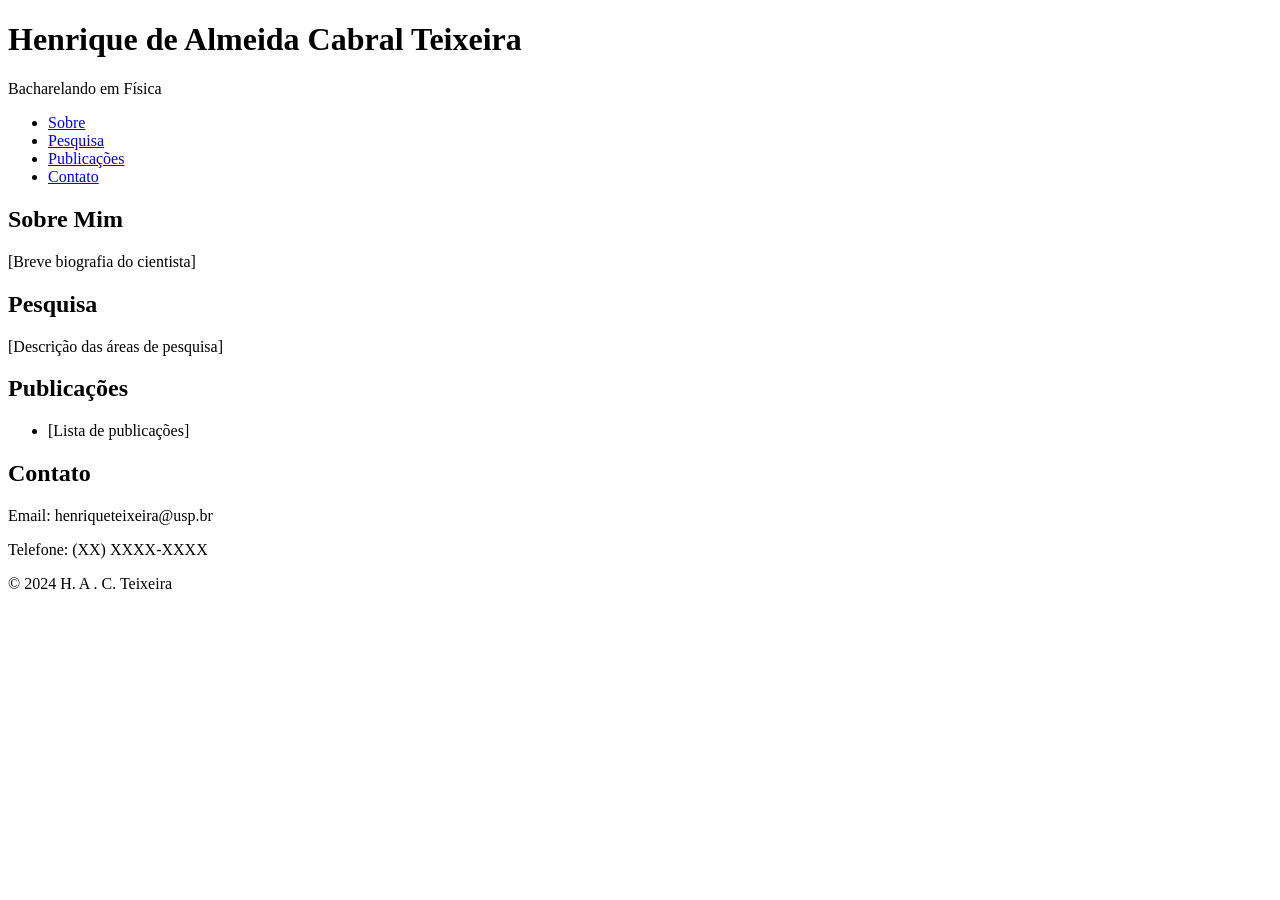
==== index.html @ cb4fda17 "Update index.html" ====
<!DOCTYPE html>
<html>
<head>
    <title>Henrique de A. C. Teixeira</title>
    <link rel="stylesheet" type="text/css" href="style.css">
</head>
<body>
    <header>
        <h1>Henrique de Almeida Cabral Teixeira</h1>
        <p>Bacharelando em Física</p>
    </header>

    <nav>
        <ul>
            <li><a href="#sobre">Sobre</a></li>
            <li><a href="#pesquisa">Pesquisa</a></li>
            <li><a href="#publicacoes">Publicações</a></li>
            <li><a href="#contato">Contato</a></li>
        </ul>
    </nav>

    <section id="sobre">
        <h2>Sobre Mim</h2>
        <p>[Breve biografia do cientista]</p>
    </section>

    <section id="pesquisa">
        <h2>Pesquisa</h2>
        <p>[Descrição das áreas de pesquisa]</p>
    </section>

    <section id="publicacoes">
        <h2>Publicações</h2>
        <ul>
            <li>[Lista de publicações]</li>
            <!-- Repita os itens da lista para cada publicação -->
        </ul>
    </section>

    <section id="contato">
        <h2>Contato</h2>
        <p>Email: henriqueteixeira@usp.br</p>
        <p>Telefone: (XX) XXXX-XXXX</p>
    </section>

    <footer>
        <p>&copy; 2024 H. A . C. Teixeira</p>
    </footer>
</body>
</html>
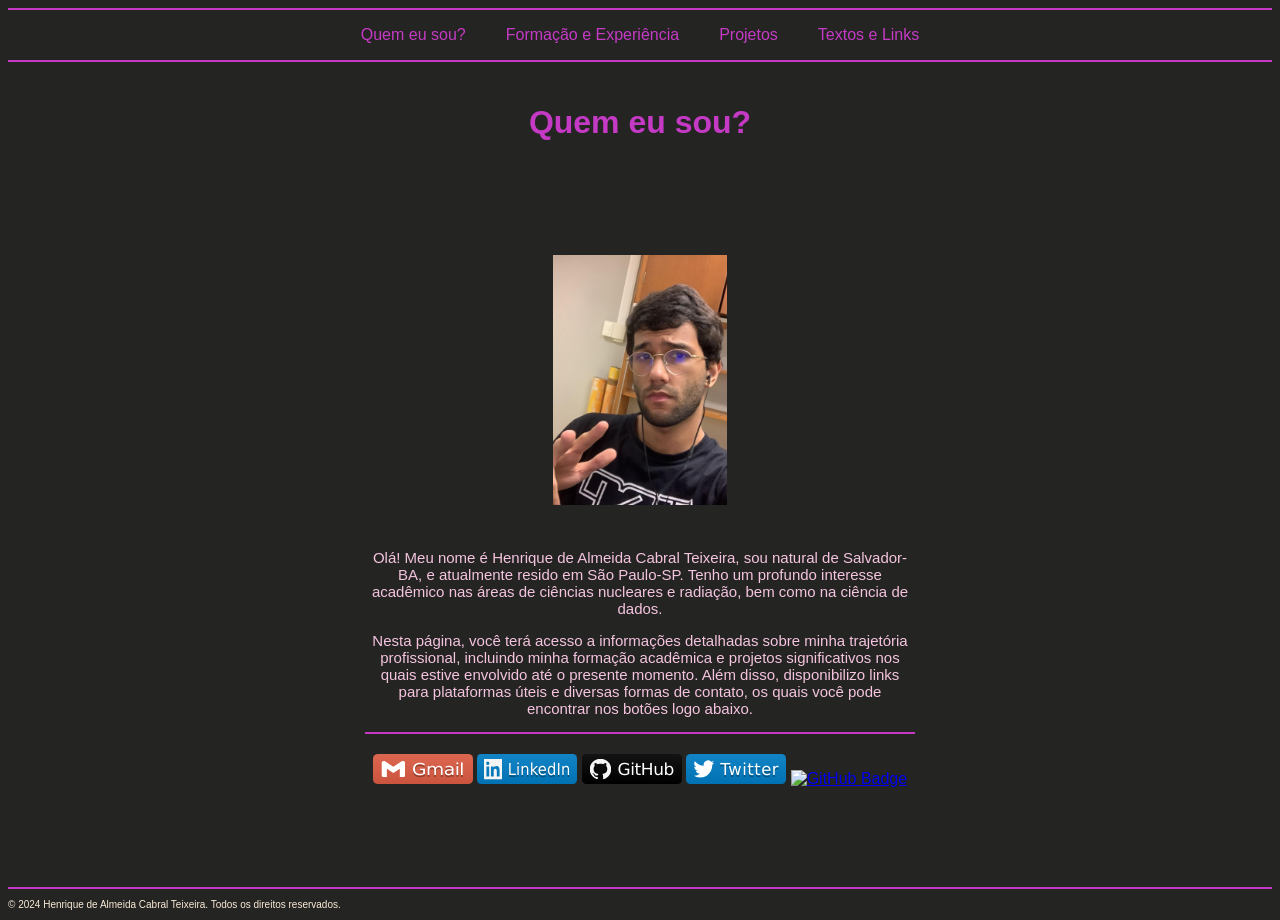
==== commit c8a75d75: "v1.1" ====
--- a/index.html
+++ b/index.html
@@ -1,51 +1,60 @@
 <!DOCTYPE html>
-<html>
+<html lang="en">
 <head>
-    <title>Henrique de A. C. Teixeira</title>
-    <link rel="stylesheet" type="text/css" href="style.css">
+    <meta charset="UTF-8">
+    <meta name="viewport" content="width=device-width, initial-scale=1.0">
+    <title>H. A. C. Teixeira</title>
+    <link rel="icon" type="image/jpg" href="images/atomo.jpg">
+    <link rel="stylesheet" href="assets/css/index.css" >
 </head>
 <body>
-    <header>
-        <h1>Henrique de Almeida Cabral Teixeira</h1>
-        <p>Bacharelando em Física</p>
-    </header>
+    <hr>
+    <nav class="topicos">
+        <ul>
+            <li><a href="index.html">Quem eu sou?</a></li>
+            <li><a href="formacao.html">Formação e Experiência</a></li>
+            <li><a href="projetos.html">Projetos</a></li>
+            <li><a href="links.html">Textos e Links</a></li>
+        </ul>
+    </nav>           
+    <hr>
 
-    <nav>
-        <ul>
-            <li><a href="#sobre">Sobre</a></li>
-            <li><a href="#pesquisa">Pesquisa</a></li>
-            <li><a href="#publicacoes">Publicações</a></li>
-            <li><a href="#contato">Contato</a></li>
-        </ul>
-    </nav>
+    <!-- Seção Quem Eu Sou -->
+    <div class="quem-sou-titulo" id="quem-sou-titulo">
+        <h1> Quem eu sou?</h1>    
+    </div>
+    <div class ='boxQuem-sou' id="quem-sou">   
+        <div class="conteudoQuem-sou">
+        <img src="assets/images/quemSou/WhatsApp Image 2024-02-04 at 22.16.05.jpeg" alt="perfil" id="minhaFoto"/>
+       
+         <!--
+            <hr>
+             <h3>Sobre</h3> 
+            -->
+        <p>Olá! Meu nome é Henrique de Almeida Cabral Teixeira, sou natural de Salvador-BA, e atualmente resido em São Paulo-SP. 
+            Tenho um profundo interesse acadêmico nas áreas de ciências nucleares e radiação, bem como na ciência de dados.
+        </p>
+        <p>Nesta página, você terá acesso a informações detalhadas sobre minha trajetória profissional, incluindo minha formação acadêmica e projetos significativos 
+            nos quais estive envolvido até o presente momento. Além disso, disponibilizo links para plataformas úteis e diversas formas de 
+            contato, os quais você pode encontrar nos botões logo abaixo.
 
-    <section id="sobre">
-        <h2>Sobre Mim</h2>
-        <p>[Breve biografia do cientista]</p>
-    </section>
+        </p>
+        <hr>
+        <div class="badges">
+               <a href="mailto:henriquetx13@gmail.com"> <img src="assets/images/badges/gmail.svg" alt="GitHub Badge"/></a>
+               <a href="https://www.linkedin.com/in/henrique-teixeira-64a929119/"> <img src="assets/images/badges/Linkedin.svg" alt="GitHub Badge"/></a>
+               <a href="https://github.com/physicist155"> <img src="assets/images/badges/GitHub.svg" alt="GitHub Badge"/></a>
+               <a href="https://github.com/physicist155"> <img src="assets/images/badges/twitter.svg" alt="GitHub Badge"/></a>   
+               <a href="http://lattes.cnpq.br/1062715554988397"> <img src="https://img.shields.io/badge/CV%20Lattes-%2300008B?logo=readdotcv" alt="GitHub Badge"/></a>             
+        </div>
+        </div>
+    </div>
 
-    <section id="pesquisa">
-        <h2>Pesquisa</h2>
-        <p>[Descrição das áreas de pesquisa]</p>
-    </section>
-
-    <section id="publicacoes">
-        <h2>Publicações</h2>
-        <ul>
-            <li>[Lista de publicações]</li>
-            <!-- Repita os itens da lista para cada publicação -->
-        </ul>
-    </section>
-
-    <section id="contato">
-        <h2>Contato</h2>
-        <p>Email: henriqueteixeira@usp.br</p>
-        <p>Telefone: (XX) XXXX-XXXX</p>
-    </section>
-
+   <div class="footer">
     <footer>
-        <p>&copy; 2024 H. A . C. Teixeira</p>
+        <hr>
+        <p>© 2024 Henrique de Almeida Cabral Teixeira. Todos os direitos reservados.</p>
     </footer>
+    </div>
 </body>
 </html>
-
--- a/assets/css/index.css
+++ b/assets/css/index.css
@@ -0,0 +1,99 @@
+html{
+    background-color: #242423;
+    font-family: Verdana, Geneva, Tahoma, sans-serif;
+    color: rgb(197, 58, 197);
+
+}
+
+nav {
+    display: flex;
+    justify-content: center;
+    width: 100%; /* Ocupa a largura total do elemento pai */
+}
+
+
+nav ul{
+    display: inline-flex;
+    justify-content: center;
+    list-style: none;
+    padding: 0;
+
+}
+
+nav ul li {
+    margin: 0 20px; /* Reduz a margem horizontal */
+}
+
+nav ul li a {
+    color: rgb(197, 58, 197); /* Cor padrão dos links */
+    text-decoration: none; /* Opção para remover o sublinhado */
+}
+
+    
+hr {
+     border: none; /* Remove a borda padrão */
+     height: 2px; /* Espessura da linha */
+     background-color: rgb(197, 58, 197); /* Cor da linha, preto neste caso */
+     margin: 0; /* Remove qualquer margem padrão para estender até as bordas da página */
+    }
+
+.quem-sou-titulo{
+    display: flex;
+    height: 20px;
+    position: relative;
+    top: 50px; /* Ajuste o valor para mover a div para baixo */
+    
+    justify-content: center; /* Alinha horizontalmente */
+    align-items: center;     /* Alinha verticalmente */
+    text-align: center;
+}    
+
+
+.boxQuem-sou{
+    display: flex;
+    justify-content: center; /* Alinha horizontalmente */
+    align-items: center;     /* Alinha verticalmente */
+    
+    height: 55vh;           /* Altura total da viewport */
+        
+    }
+
+.conteudoQuem-sou{
+    width: 550px;
+    height: 100px;  /* ou qualquer largura desejada */
+    text-align: center; /* Alinha o texto dentro da div 'content' */
+
+    }
+
+.conteudoQuem-sou #meuNome{
+    color: #000;
+}
+    
+ #minhaFoto{
+    width: 2000x;
+    height: 250px;
+    position: relative;
+    bottom: 25px;
+}    
+
+.conteudoQuem-sou p{
+    font-size: 15px;
+    color: rgb(245, 196, 223);
+
+}    
+.badges img{
+    position: relative;
+    top: 20px; /* Ajuste o valor para mover a div para baixo */
+    height: 30px;
+    width: 100px;
+}
+
+.footer{
+    color: antiquewhite;
+    font-size: 10px;
+        position: relative;
+        top: 310px; /* Ajuste o valor para mover a div para baixo */
+    display: flex;
+    flex-direction: column;
+    justify-content: space-between;
+}
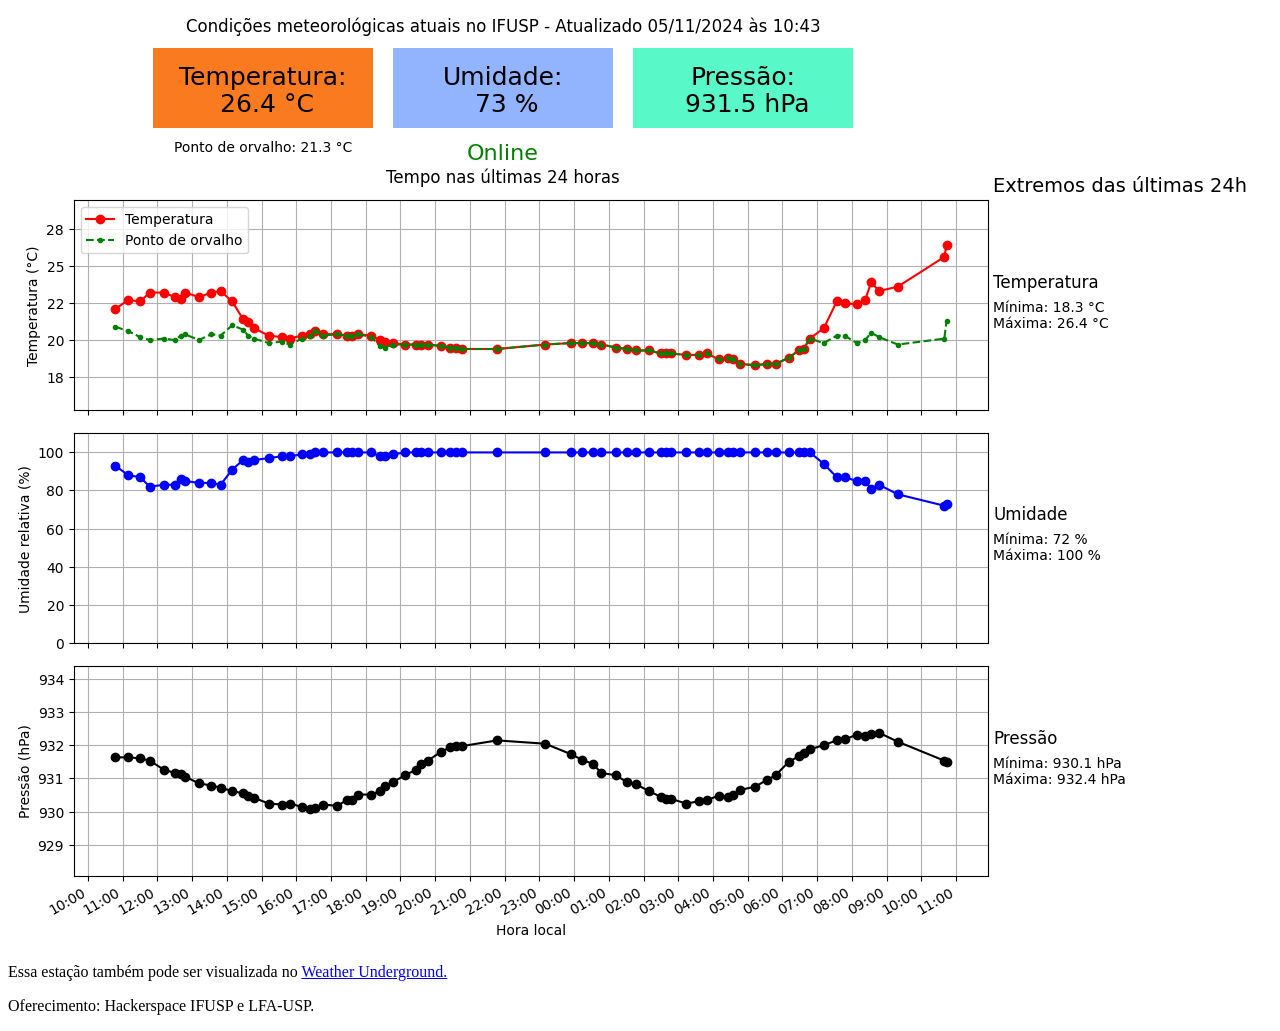
==== commit de7b4a79: "Mudanças de visualização 05/11/2024´10:55" ====
--- a/index.html
+++ b/index.html
@@ -1,60 +1,19 @@
 <!DOCTYPE html>
-<html lang="en">
+<html lang="pt-BR">
 <head>
     <meta charset="UTF-8">
-    <meta name="viewport" content="width=device-width, initial-scale=1.0">
-    <title>H. A. C. Teixeira</title>
-    <link rel="icon" type="image/jpg" href="images/atomo.jpg">
-    <link rel="stylesheet" href="assets/css/index.css" >
+    <title>Gráfico do Tempo - IFUSP</title>
+    <style>
+        img {
+            max-width: 100%;
+            height: auto;
+            display: block;
+        }
+    </style>
 </head>
 <body>
-    <hr>
-    <nav class="topicos">
-        <ul>
-            <li><a href="index.html">Quem eu sou?</a></li>
-            <li><a href="formacao.html">Formação e Experiência</a></li>
-            <li><a href="projetos.html">Projetos</a></li>
-            <li><a href="links.html">Textos e Links</a></li>
-        </ul>
-    </nav>           
-    <hr>
-
-    <!-- Seção Quem Eu Sou -->
-    <div class="quem-sou-titulo" id="quem-sou-titulo">
-        <h1> Quem eu sou?</h1>    
-    </div>
-    <div class ='boxQuem-sou' id="quem-sou">   
-        <div class="conteudoQuem-sou">
-        <img src="assets/images/quemSou/WhatsApp Image 2024-02-04 at 22.16.05.jpeg" alt="perfil" id="minhaFoto"/>
-       
-         <!--
-            <hr>
-             <h3>Sobre</h3> 
-            -->
-        <p>Olá! Meu nome é Henrique de Almeida Cabral Teixeira, sou natural de Salvador-BA, e atualmente resido em São Paulo-SP. 
-            Tenho um profundo interesse acadêmico nas áreas de ciências nucleares e radiação, bem como na ciência de dados.
-        </p>
-        <p>Nesta página, você terá acesso a informações detalhadas sobre minha trajetória profissional, incluindo minha formação acadêmica e projetos significativos 
-            nos quais estive envolvido até o presente momento. Além disso, disponibilizo links para plataformas úteis e diversas formas de 
-            contato, os quais você pode encontrar nos botões logo abaixo.
-
-        </p>
-        <hr>
-        <div class="badges">
-               <a href="mailto:henriquetx13@gmail.com"> <img src="assets/images/badges/gmail.svg" alt="GitHub Badge"/></a>
-               <a href="https://www.linkedin.com/in/henrique-teixeira-64a929119/"> <img src="assets/images/badges/Linkedin.svg" alt="GitHub Badge"/></a>
-               <a href="https://github.com/physicist155"> <img src="assets/images/badges/GitHub.svg" alt="GitHub Badge"/></a>
-               <a href="https://github.com/physicist155"> <img src="assets/images/badges/twitter.svg" alt="GitHub Badge"/></a>   
-               <a href="http://lattes.cnpq.br/1062715554988397"> <img src="https://img.shields.io/badge/CV%20Lattes-%2300008B?logo=readdotcv" alt="GitHub Badge"/></a>             
-        </div>
-        </div>
-    </div>
-
-   <div class="footer">
-    <footer>
-        <hr>
-        <p>© 2024 Henrique de Almeida Cabral Teixeira. Todos os direitos reservados.</p>
-    </footer>
-    </div>
+    <img src="graph.png" alt="Gráfico do Tempo Atual">
+    <p> Essa estação também pode ser visualizada no <a href="https://www.wunderground.com/dashboard/pws/ISOPAU314"> Weather Underground.</a></p>
+    <p>Oferecimento: Hackerspace IFUSP e LFA-USP.</p>
 </body>
 </html>
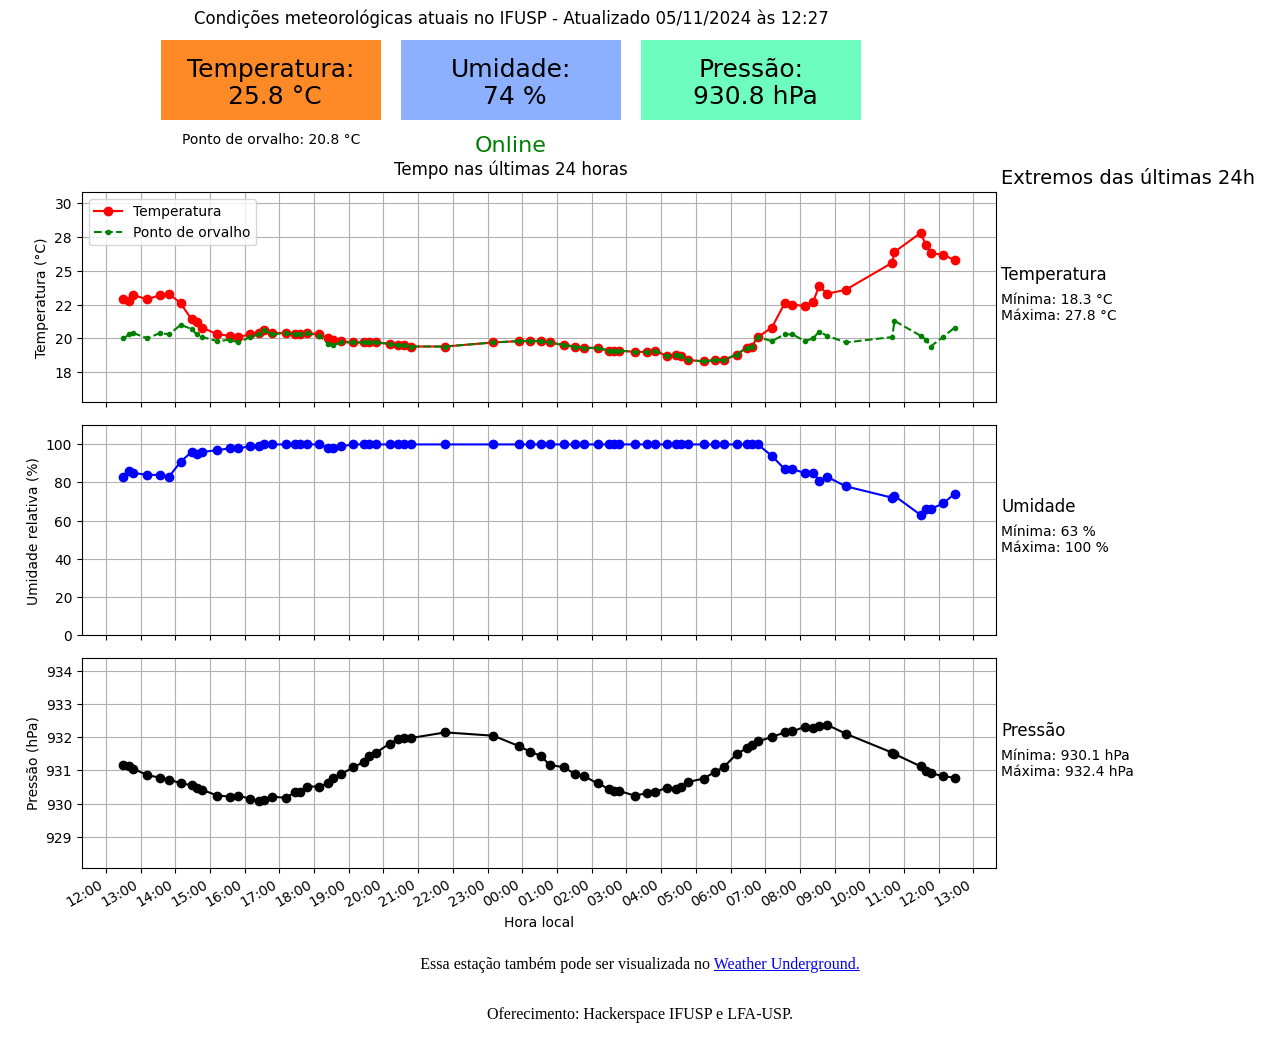
==== commit 8d9f5b54: "centralizacao" ====
--- a/index.html
+++ b/index.html
@@ -4,16 +4,29 @@
     <meta charset="UTF-8">
     <title>Gráfico do Tempo - IFUSP</title>
     <style>
+        /* Definir o estilo do body para centralização */
+        body {
+            display: flex;
+            align-items: center;
+            justify-content: center;
+            min-height: 100vh;
+            margin: 0;
+            flex-direction: column;
+            text-align: center; /* Centraliza o texto no conteúdo */
+        }
+
+        /* Ajuste da imagem */
         img {
             max-width: 100%;
             height: auto;
             display: block;
+            margin: 0 auto; /* Centraliza horizontalmente em navegadores mais antigos */
         }
     </style>
 </head>
 <body>
     <img src="graph.png" alt="Gráfico do Tempo Atual">
-    <p> Essa estação também pode ser visualizada no <a href="https://www.wunderground.com/dashboard/pws/ISOPAU314"> Weather Underground.</a></p>
+    <p>Essa estação também pode ser visualizada no <a href="https://www.wunderground.com/dashboard/pws/ISOPAU314">Weather Underground.</a></p>
     <p>Oferecimento: Hackerspace IFUSP e LFA-USP.</p>
 </body>
 </html>
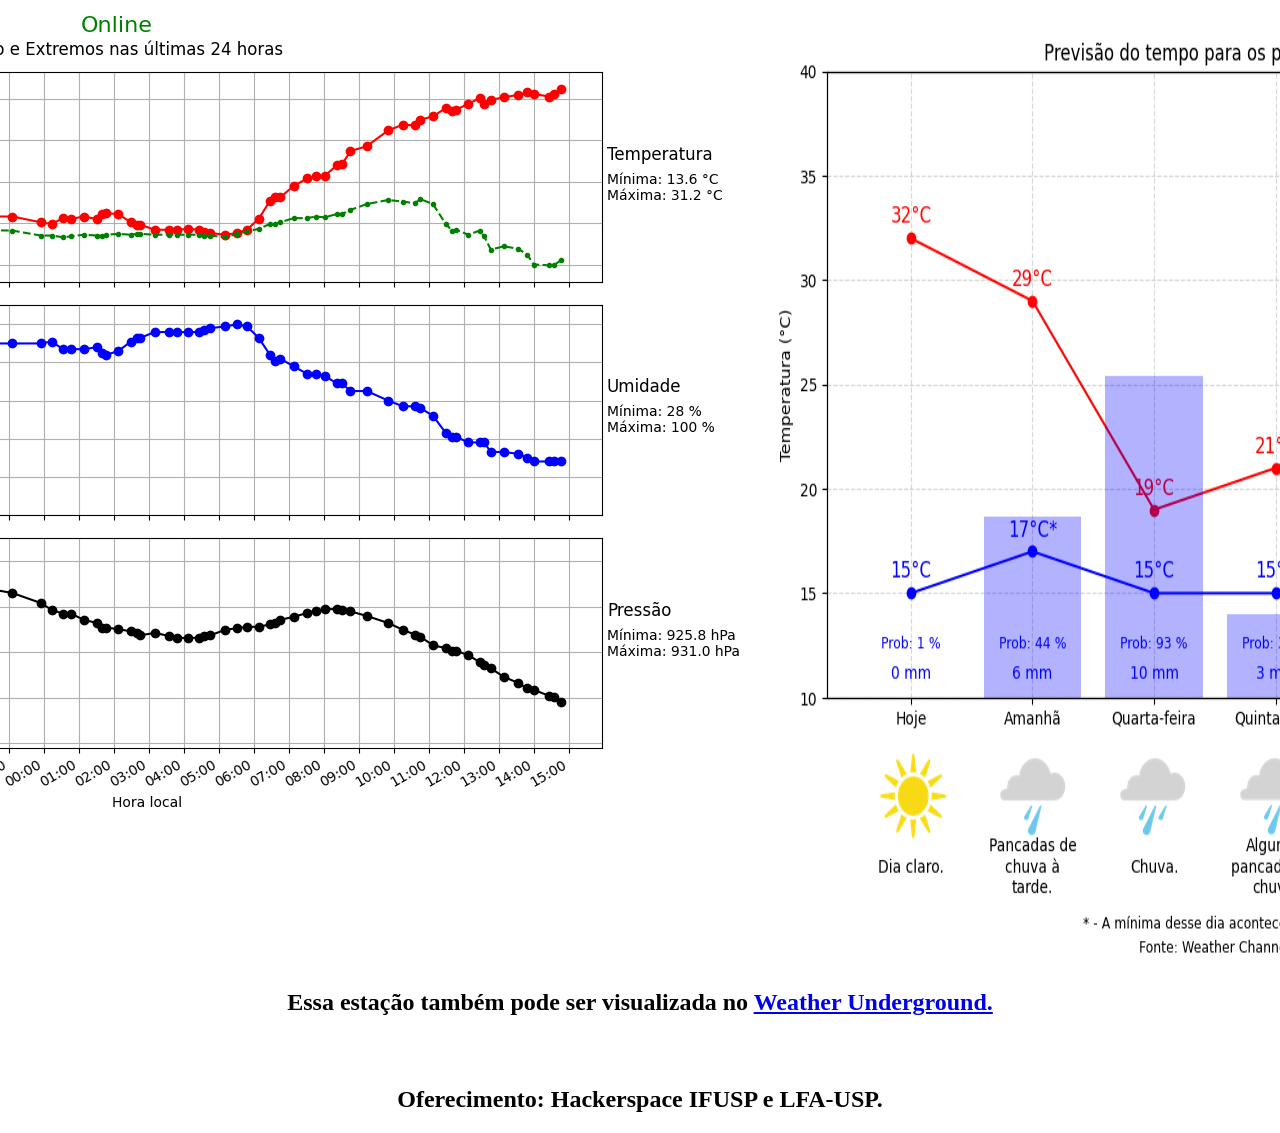
==== commit 73c6c28d: "imagem do lado" ====
--- a/index.html
+++ b/index.html
@@ -12,21 +12,45 @@
             min-height: 100vh;
             margin: 0;
             flex-direction: column;
-            text-align: center; /* Centraliza o texto no conteúdo */
+            text-align: center;
         }
 
-        /* Ajuste da imagem */
+        /* Estilo para centralizar as imagens horizontalmente */
+        .imagens-container {
+            display: flex;
+            justify-content: center;
+            gap: 20px; /* Espaçamento entre as imagens */
+        }
+
+        /* Ajuste das imagens com position */
+        .imagem1 {
+            position: relative;
+            top: -120px; /* Ajuste a posição vertical da primeira imagem */
+        }
+
+        .imagem2 {
+            position: relative;
+            top: 30px; /* Ajuste a posição vertical da segunda imagem */
+        }
+
         img {
             max-width: 100%;
             height: auto;
             display: block;
-            margin: 0 auto; /* Centraliza horizontalmente em navegadores mais antigos */
+        }
+
+        /* Adiciona mais espaço entre as imagens e o texto */
+        .texto-final {
+            margin-top: 50px; /* Ajuste este valor conforme necessário */
         }
     </style>
 </head>
 <body>
-    <img src="graph.png" alt="Gráfico do Tempo Atual">
-    <p>Essa estação também pode ser visualizada no <a href="https://www.wunderground.com/dashboard/pws/ISOPAU314">Weather Underground.</a></p>
-    <p>Oferecimento: Hackerspace IFUSP e LFA-USP.</p>
+    <div class="imagens-container">
+        <img src="graph.png" alt="Gráfico do Tempo Atual" class="imagem1">
+        <img src="previsao.png" alt="Previsão do Tempo" class="imagem2">
+    </div>
+    <h2 class="texto-final">Essa estação também pode ser visualizada no <a href="https://www.wunderground.com/dashboard/pws/ISOPAU314">Weather Underground.</a></h2>
+    <h2 class="texto-final">Oferecimento: Hackerspace IFUSP e LFA-USP.</h2>
 </body>
 </html>
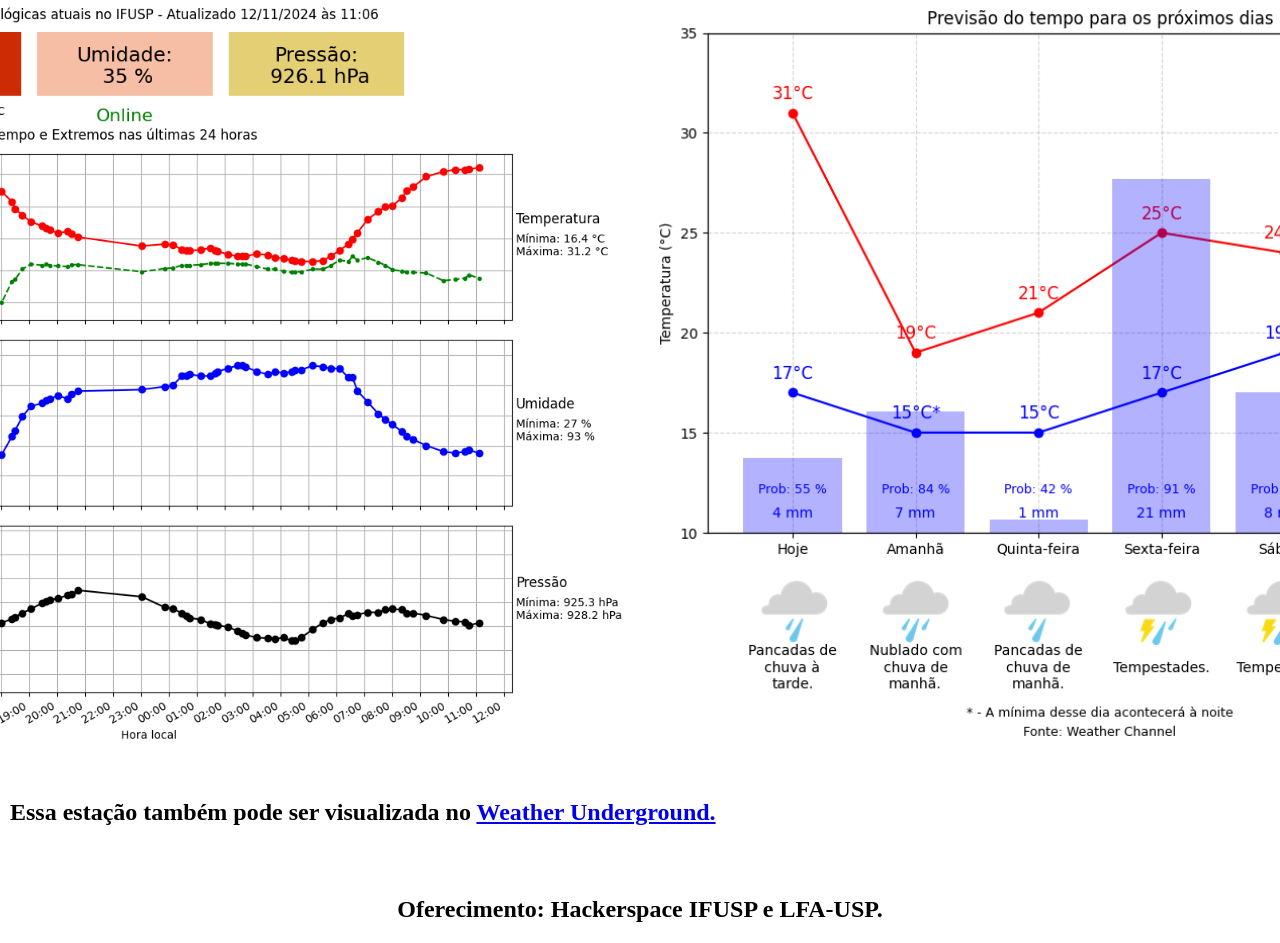
==== commit dc68f152: "diminui o tamanho das imagens" ====
--- a/index.html
+++ b/index.html
@@ -22,26 +22,22 @@
             gap: 20px; /* Espaçamento entre as imagens */
         }
 
-        /* Ajuste das imagens com position */
-        .imagem1 {
-            position: relative;
-            top: -120px; /* Ajuste a posição vertical da primeira imagem */
-        }
-
-        .imagem2 {
-            position: relative;
-            top: 30px; /* Ajuste a posição vertical da segunda imagem */
-        }
-
         img {
-            max-width: 100%;
-            height: auto;
+            width: 900px; /* Define a largura das imagens */
+            height: auto; /* Mantém a proporção da imagem */
             display: block;
         }
 
         /* Adiciona mais espaço entre as imagens e o texto */
         .texto-final {
             margin-top: 50px; /* Ajuste este valor conforme necessário */
+        }
+
+        /* Estilo para alinhar o primeiro h2 à esquerda */
+        .texto-final:first-of-type {
+            text-align: left;
+            width: 100%; /* Faz o elemento ocupar toda a largura disponível */
+            padding-left: 20px; /* Opcional: ajuste de espaçamento da borda esquerda */
         }
     </style>
 </head>
@@ -54,3 +50,4 @@
     <h2 class="texto-final">Oferecimento: Hackerspace IFUSP e LFA-USP.</h2>
 </body>
 </html>
+
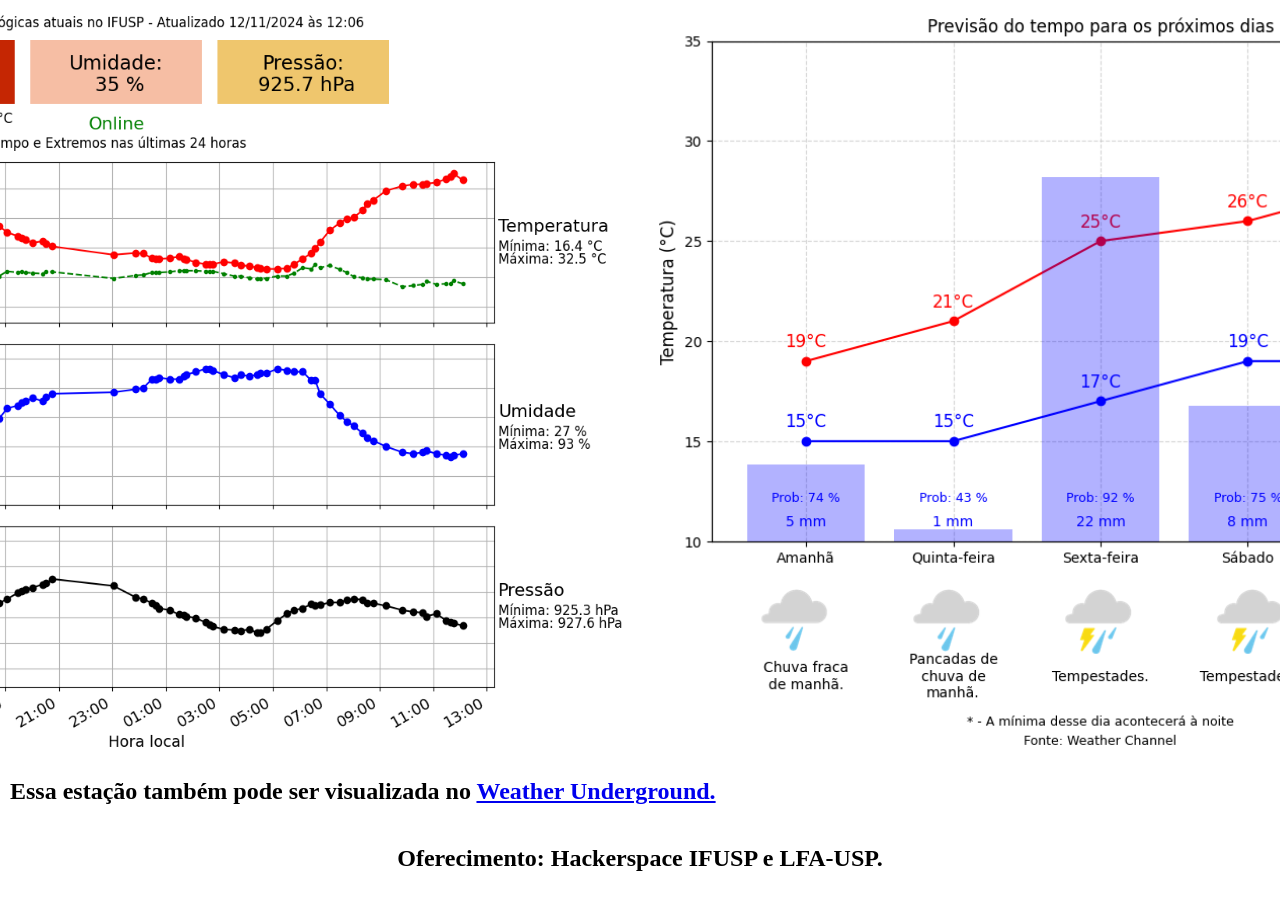
==== commit 110d3a04: "Update index.html" ====
--- a/index.html
+++ b/index.html
@@ -30,7 +30,7 @@
 
         /* Adiciona mais espaço entre as imagens e o texto */
         .texto-final {
-            margin-top: 50px; /* Ajuste este valor conforme necessário */
+            margin-top: 20px; /* Ajuste este valor conforme necessário */
         }
 
         /* Estilo para alinhar o primeiro h2 à esquerda */
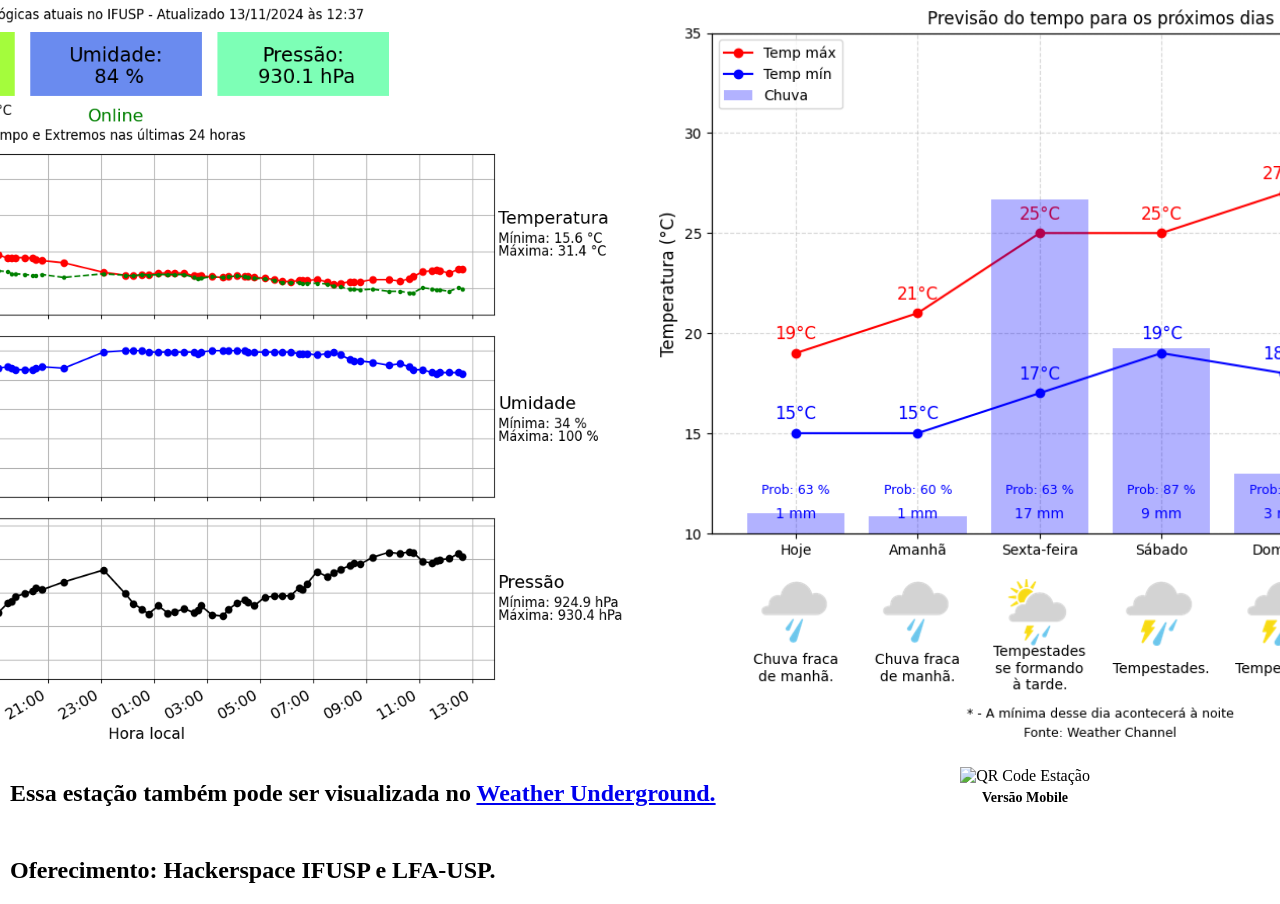
==== commit 1d811608: "qrcode" ====
--- a/index.html
+++ b/index.html
@@ -13,6 +13,7 @@
             margin: 0;
             flex-direction: column;
             text-align: center;
+            position: relative;
         }
 
         /* Estilo para centralizar as imagens horizontalmente */
@@ -30,7 +31,7 @@
 
         /* Adiciona mais espaço entre as imagens e o texto */
         .texto-final {
-            margin-top: 20px; /* Ajuste este valor conforme necessário */
+            margin-top: 30px; /* Ajuste este valor conforme necessário */
         }
 
         /* Estilo para alinhar o primeiro h2 à esquerda */
@@ -38,6 +39,36 @@
             text-align: left;
             width: 100%; /* Faz o elemento ocupar toda a largura disponível */
             padding-left: 20px; /* Opcional: ajuste de espaçamento da borda esquerda */
+        }
+
+        /* Contêiner para o oferecimento */
+        .oferecimento-container {
+            position: relative;
+            width: 100%; /* Ocupa a largura total do contêiner */
+            text-align: left;
+            padding-left: 20px;
+            margin-top: 10px;
+        }
+
+        /* Posicionamento do QR code à direita */
+        .qr-code-container {
+            position: absolute;
+            right: 200px; /* Distância do lado direito */
+            top: -70px;
+            text-align: center; /* Centraliza o texto e imagem no contêiner */
+        }
+
+        /* Ajuste do tamanho do QR code */
+        .qr-code {
+            width: 130px; /* Define a largura do QR code */
+            height: auto; /* Mantém a proporção */
+            margin-bottom: 5px; /* Aproxima o h3 ao QR code */
+        }
+
+        /* Remover margens do h3 para ajustá-lo ao QR code */
+        .qr-code-container h3 {
+            margin: 0;
+            font-size: 14px; /* Ajuste opcional do tamanho da fonte */
         }
     </style>
 </head>
@@ -47,7 +78,13 @@
         <img src="previsao.png" alt="Previsão do Tempo" class="imagem2">
     </div>
     <h2 class="texto-final">Essa estação também pode ser visualizada no <a href="https://www.wunderground.com/dashboard/pws/ISOPAU314">Weather Underground.</a></h2>
-    <h2 class="texto-final">Oferecimento: Hackerspace IFUSP e LFA-USP.</h2>
+    
+    <div class="oferecimento-container">
+        <h2>Oferecimento: Hackerspace IFUSP e LFA-USP.</h2>
+        <div class="qr-code-container">
+            <img src="qrCodeEstacao.png" alt="QR Code Estação" class="qr-code">
+            <h3>Versão Mobile</h3>
+        </div>
+    </div>
 </body>
 </html>
-
